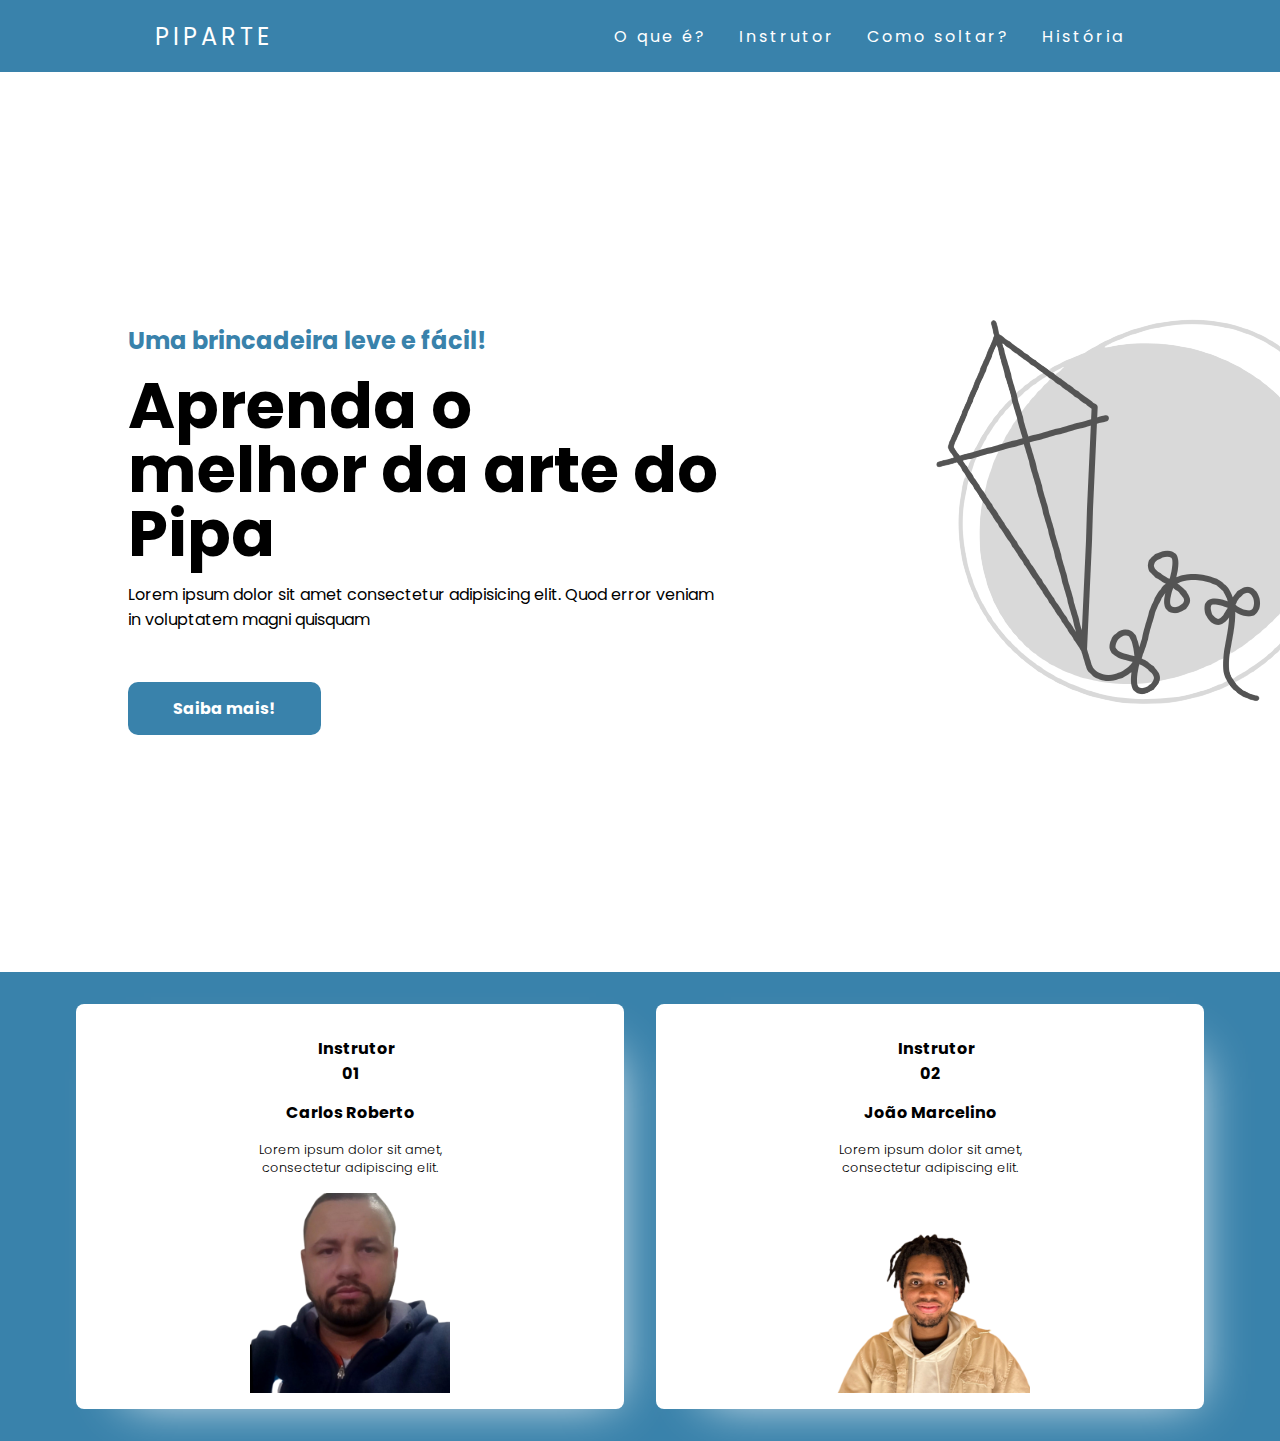
==== index.html @ 2e9cec93 "atualizando arquivos e pastas" ====
<!DOCTYPE html>
<html lang="pt-br">
<head>
    <meta charset="UTF-8">
    <meta http-equiv="X-UA-Compatible" content="IE=edge">
    <meta name="viewport" content="width=device-width, initial-scale=1.0">
    <link rel="stylesheet" href="./src/styles/styles.css">
    <title>Piparte - Seu site sobre Pipas</title>
</head>
<body>

    <header>
      <nav>
        <a class="logo" href="/">Piparte</a>
        <div class="mobile-menu">
          <div class="line1"></div>
          <div class="line2"></div>
          <div class="line3"></div>
        </div>
        <ul class="nav-list">
          <li><a href="#oquee">O que é?</a></li>
          <li><a href="#instrutor">Instrutor</a></li>
          <li><a href="#">Como soltar?</a></li>
          <li><a href="#">História</a></li>
        </ul>
      </nav>
    </header>

    <section class="home" id="oquee">
      <div class="home-text">
          <h4 class="text-h4">Uma brincadeira leve e fácil!</h4>
          <h1 class="text-h1">Aprenda o melhor da arte do Pipa</h1>
          <p>Lorem ipsum dolor sit amet consectetur adipisicing elit. Quod error veniam in voluptatem magni quisquam</p>
          <a href="#" class="home-btn">Saiba mais!</a>
      </div>
      <div class="home-img">
          <img src="./src/assets/img/home.png" alt="logo do pipa">
      </div>
  </section>

  <div class="cards" id="instrutor">
    <section class="card instructor">
        <div class="icon">
          <h3>Instrutor 01</h3>
        </div>

        <h3>Carlos Roberto</h3>
        <span>Lorem ipsum dolor sit amet, consectetur adipiscing elit.</span>
        <img src="./src/assets/img/instrutor01.png" alt="Instrutor 01">
    </section>

    <section class="card instructor">
        <div class="icon">
          <h3>Instrutor 02</h3>
        </div>
        <h3>João Marcelino</h3>
        <span>Lorem ipsum dolor sit amet, consectetur adipiscing elit.</span>
        <img src="./src/assets/img/instrutor02.png" alt="Instrutor 02">
    </section>
  </div>

  <script src="./src/js/mobile-navbar.js"></script>
  </body>
</html>
---- src/styles/styles.css ----
@import url('https://fonts.googleapis.com/css2?family=Poppins&display=swap');

html {
  scroll-behavior: smooth;
}

* {
    margin: 0;
    padding: 0;
    font-family: Poppins;
  }

  /* Criando navbar */
  a {
    color: #fff;
    text-decoration: none;
    transition: 0.3s;
  }
  
  a:hover {
    opacity: 0.7;
    color: #eead2d;
  }
  
  .logo {
    font-size: 24px;
    text-transform: uppercase;
    letter-spacing: 4px;
  }
  
  nav {
    display: flex;
    justify-content: space-around;
    align-items: center;
    background: #3982AB;
    height: 8vh;
  }
  
  .nav-list {
    list-style: none;
    display: flex;
  }
  
  .nav-list li {
    letter-spacing: 3px;
    margin-left: 32px;
  }
  
  .mobile-menu {
    display: none;
    cursor: pointer;
  }
  
  .mobile-menu div {
    width: 32px;
    height: 2px;
    background: #fff;
    margin: 8px;
    transition: 0.3s;
  }
  
  @media (max-width: 999px) {
    body {
      overflow-x: hidden;
    }
    .nav-list {
      position: absolute;
      top: 8vh;
      right: 0;
      width: 50vw;
      height: 92vh;
      background: #3982AB;
      flex-direction: column;
      align-items: center;
      justify-content: space-around;
      transform: translateX(100%);
      transition: transform 0.3s ease-in;
    }
    .nav-list li {
      margin-left: 0;
      opacity: 0;
    }
    .mobile-menu {
      display: block;
    }
  }
  
  .nav-list.active {
    transform: translateX(0);
  }
  
  @keyframes navLinkFade {
    from {
      opacity: 0;
      transform: translateX(50px);
    }
    to {
      opacity: 1;
      transform: translateX(0);
    }
  }
  
  .mobile-menu.active .line1 {
    transform: rotate(-45deg) translate(-8px, 8px);
  }
  
  .mobile-menu.active .line2 {
    opacity: 0;
  }
  
  .mobile-menu.active .line3 {
    transform: rotate(45deg) translate(-5px, -7px);
  }

  /* Criando Home */
.home{
    width: 100%;
    height: 100vh;
    display: flex;
    align-items: center;
    justify-content: space-between;
    padding: 0px 10%;
}
.home-text{
    max-width: 37rem;
}
.home-text .text-h4{
    font-size: 1.5rem;
    color: #3982AB;
    margin-bottom: 1rem;
}
.home-text .text-h1{
    font-size: 4rem;
    margin-bottom: 1rem;
    line-height: 4rem;
}
.home-text p{
    margin-bottom: 4rem;
}
.home-btn{
    padding: 15px 45px;
    background-color: #3982AB;
    color: #fff;
    border-radius: 10px;
    font-weight: 700;
    transition: all 0.5s;
}
.home-btn:hover{
    background: #eead2d;
    color: #000;
}
.home-img img{
  height: 100%;
  width: 100%;
}
@media (max-width:785px) {
  .home{
      padding: 100px 2%;
      flex-direction: column;
      text-align: center;
      overflow: hidden;
      gap: 5rem;
  }
  .home .text-h4{
      font-size: 15px;
  }
  .home .text-h1{
      font-size: 2.5rem;
      line-height: 3rem;
  }
  .home p{
      font-size: 15px;
  }
  .home-img{
    height: 100%;
    width: 100%;
  }
}
.cards {
  display: flex;
  justify-content: center;
  align-items: center;
  background-color: #3982AB;
  padding: 32px;
}

.cards section.card {
  display: flex;
  flex-direction: column;
  align-items: center;
  text-align: center;
  background: white;
  padding: 1rem 1.5rem;
  border-radius: 8px;
  max-height: 468px;
  margin-left: 32px;
}

.cards section.card:first-child {
  margin-left: 0;
}

.cards section.card .icon {
  width: 64px;
  height: 64px;
}

.cards section.card img {
  width: 40%;
}

.cards section.card h3 {
  font-size: 100%;
  margin: 16px 0;
}

.cards section.card span {
  font-weight: 300;
  max-width: 240px;
  font-size: 80%;
  margin-bottom: 16px;
}

.cards section.card button {
  padding: 0.5rem 1rem;
  text-transform: uppercase;
  border-radius: 32px;
  border: 0;
  cursor: pointer;
  font-size: 80%;
  font-weight: 500;
  color: #fff;
  margin-bottom: 16px 0;
}

.cards section.card.instructor {
  box-shadow: 20px 20px 50px -30px #fff;
}
.cards section.card.instructor {
  box-shadow: 20px 20px 50px -30px #fff;
}
.cards section.card.about {
  box-shadow: 20px 20px 50px -30px #fff;
}

@media screen and (max-width: 720px) {
  .cards {
      flex-direction: column;
  }

  .cards section.card {
      margin-left: 0;
      margin-bottom: 32px;
  }

  .cards section.card:last-child {
      margin-bottom: 0;
  }

  .cards section.card button {
      font-size: 70%;
  }

}
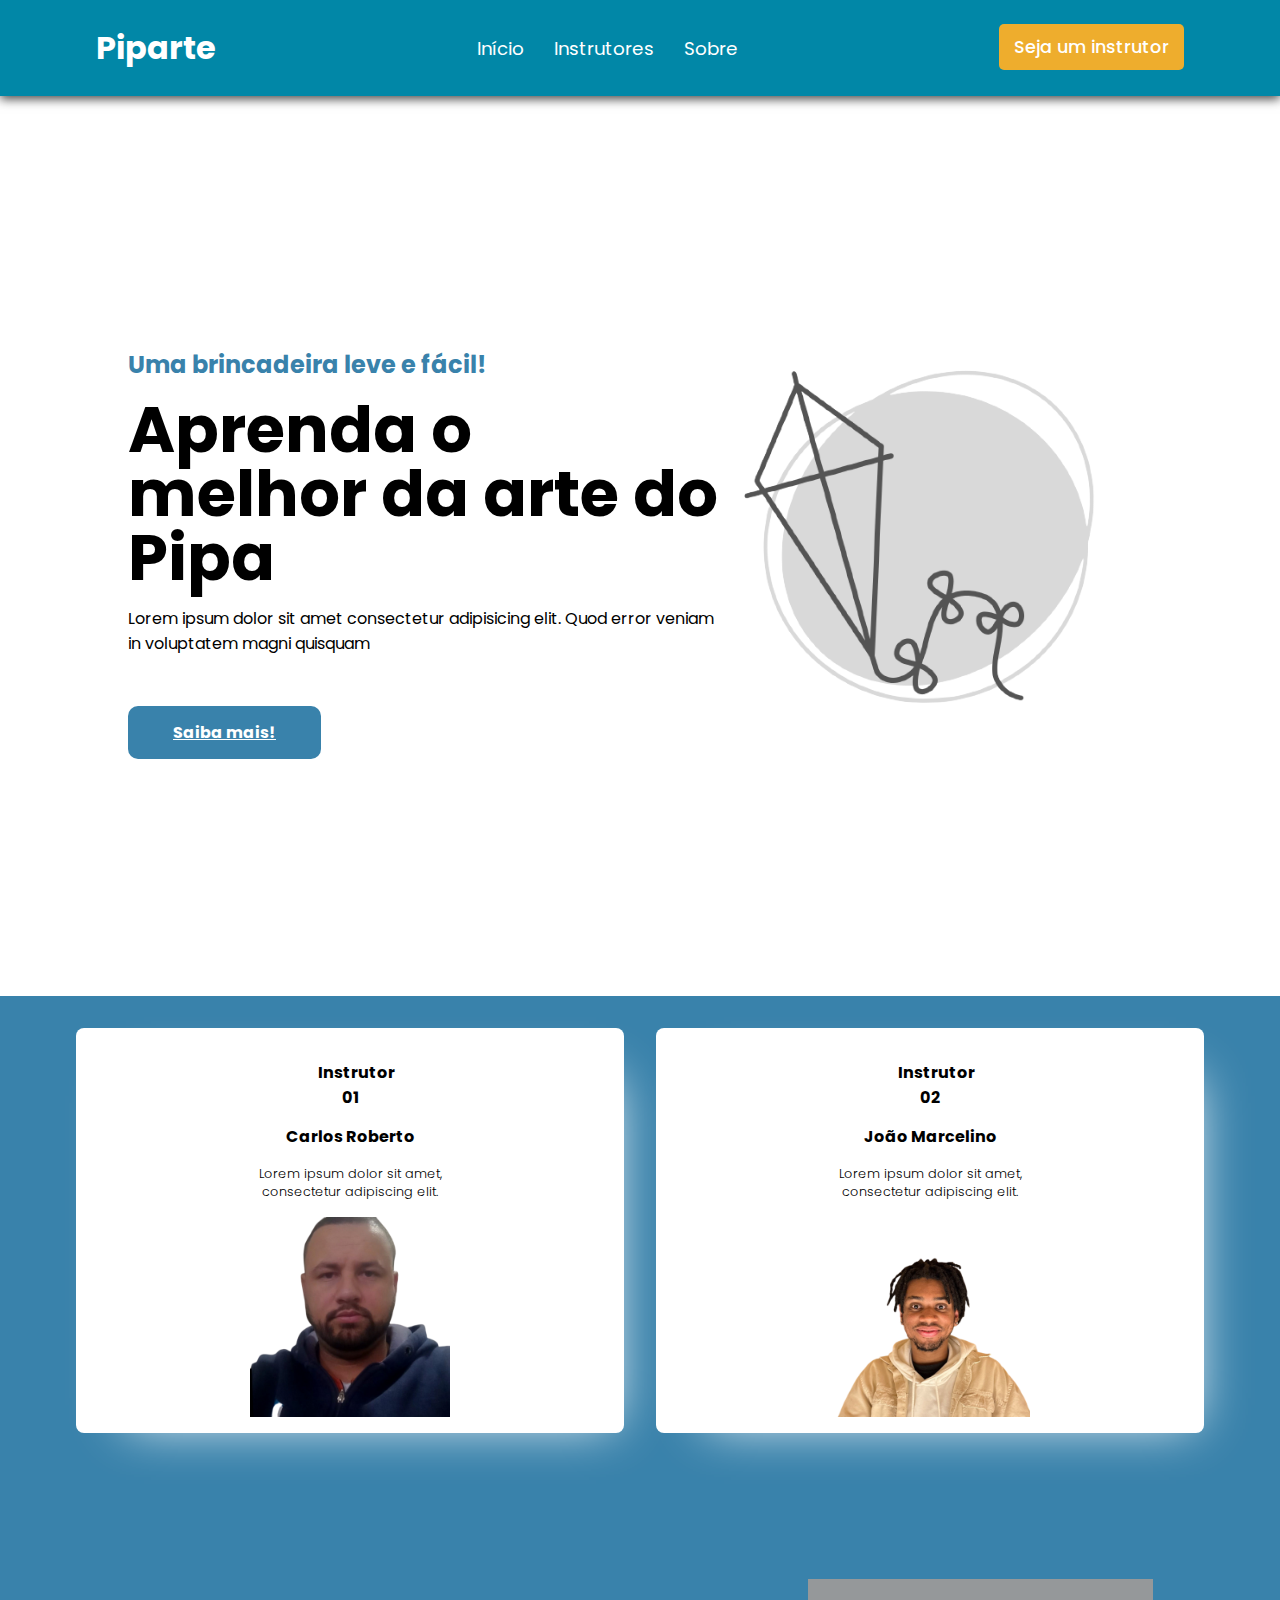
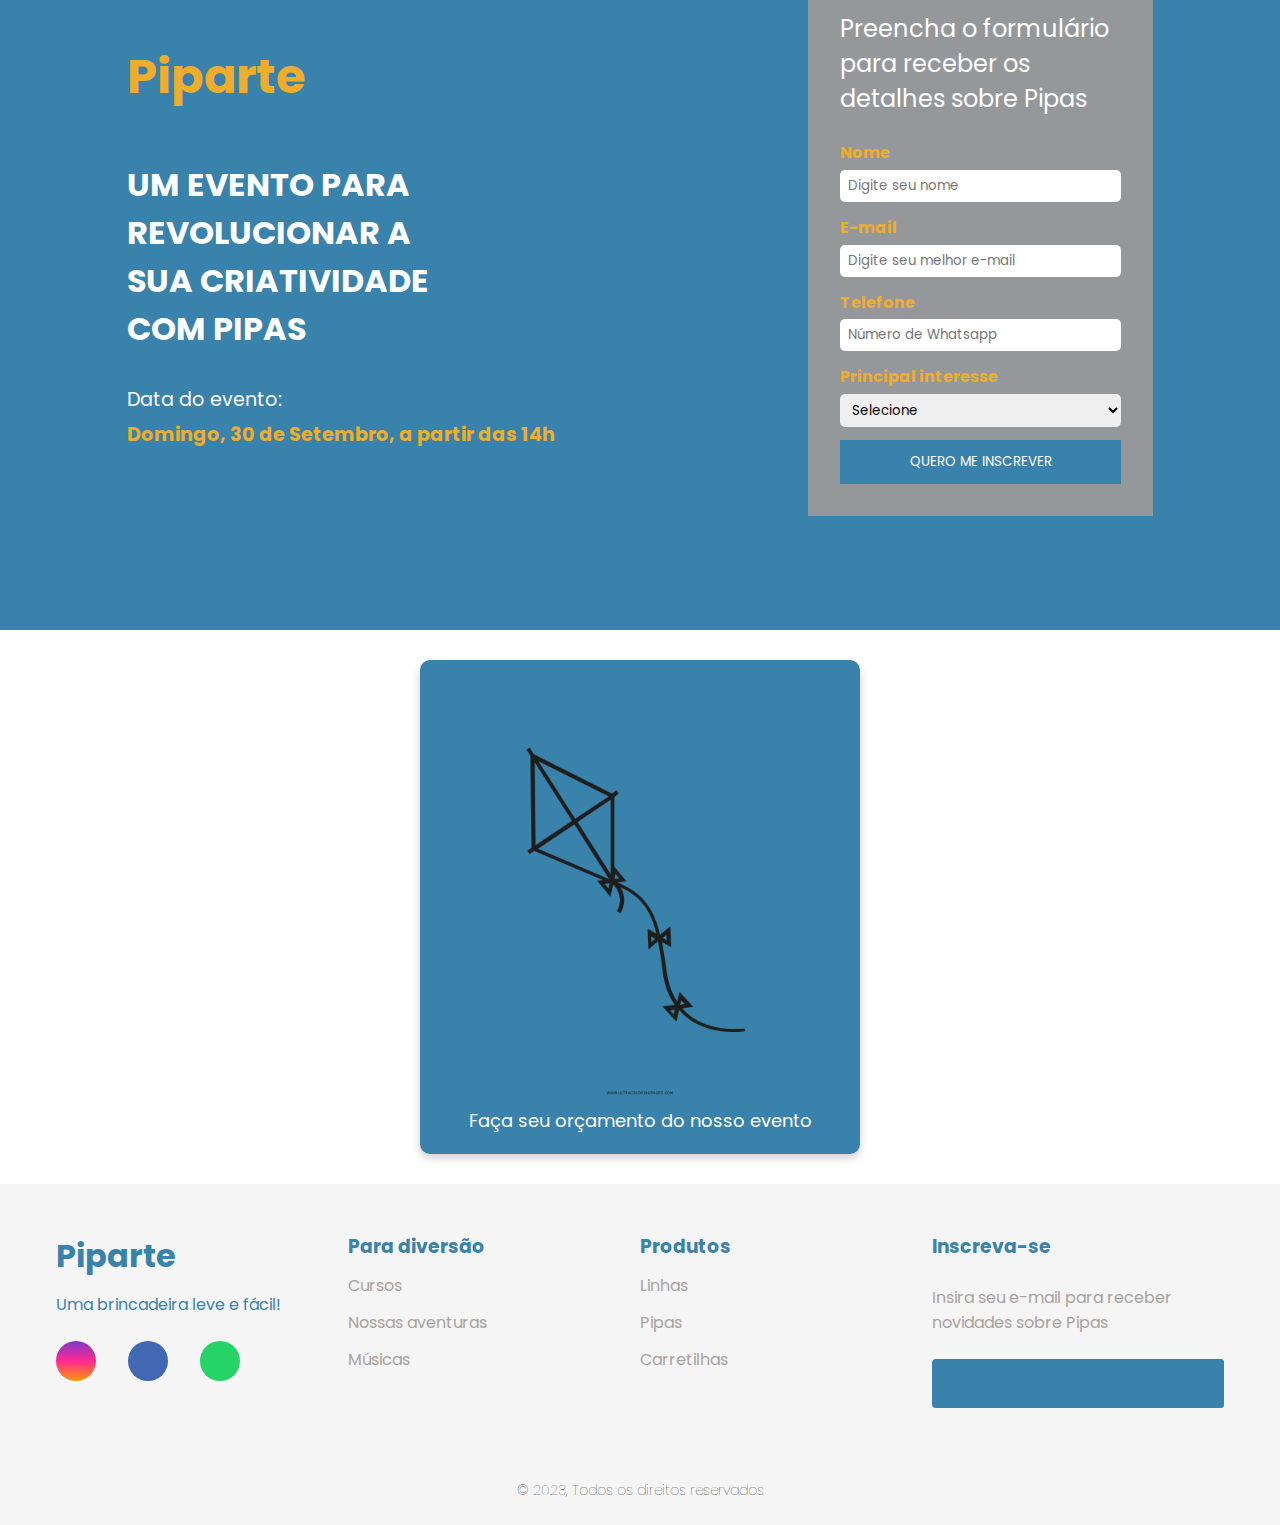
==== commit 096f8486: "criando estilos para o convite" ====
--- a/index.html
+++ b/index.html
@@ -4,27 +4,47 @@
     <meta charset="UTF-8">
     <meta http-equiv="X-UA-Compatible" content="IE=edge">
     <meta name="viewport" content="width=device-width, initial-scale=1.0">
+
+    <link rel="stylesheet" href="https://cdnjs.cloudflare.com/ajax/libs/font-awesome/6.2.1/css/all.min.css" integrity="sha512-MV7K8+y+gLIBoVD59lQIYicR65iaqukzvf/nwasF0nqhPay5w/9lJmVM2hMDcnK1OnMGCdVK+iQrJ7lzPJQd1w==" crossorigin="anonymous" referrerpolicy="no-referrer" />
     <link rel="stylesheet" href="./src/styles/styles.css">
+
     <title>Piparte - Seu site sobre Pipas</title>
 </head>
 <body>
 
-    <header>
-      <nav>
-        <a class="logo" href="/">Piparte</a>
-        <div class="mobile-menu">
-          <div class="line1"></div>
-          <div class="line2"></div>
-          <div class="line3"></div>
-        </div>
-        <ul class="nav-list">
-          <li><a href="#oquee">O que é?</a></li>
-          <li><a href="#instrutor">Instrutor</a></li>
-          <li><a href="#">Como soltar?</a></li>
-          <li><a href="#">História</a></li>
+  <header>
+    <nav class="nav-bar">
+        <div class="logo">
+            <h1>Piparte</h1>
+        </div>
+        <div class="nav-list">
+            <ul>
+                <li class="nav-item"><a href="#oquee" class="nav-link">Início</a></li>
+                <li class="nav-item"><a href="#instrutor" class="nav-link">Instrutores</a></li>
+                <li class="nav-item"><a href="#" class="nav-link"> Sobre</a></li>
+            </ul>
+        </div>
+        <div class="login-button">
+            <button><a href="#">Seja um instrutor</a></button>
+        </div>
+
+        <div class="mobile-menu-icon">
+            <button onclick="menuShow()"><img class="icon" src="src\assets\img\menu_white_36dp.svg" alt=""></button>
+        </div>
+    </nav>
+    <div class="mobile-menu">
+        <ul>
+            <li class="nav-item"><a href="#" class="nav-link">Início</a></li>
+            <li class="nav-item"><a href="#" class="nav-link">Projetos</a></li>
+            <li class="nav-item"><a href="#" class="nav-link">Sobre</a></li>
         </ul>
-      </nav>
-    </header>
+
+        <div class="login-button">
+            <button><a href="#">Entrar</a></button>
+        </div>
+    </div>
+</header>
+
 
     <section class="home" id="oquee">
       <div class="home-text">
@@ -34,7 +54,7 @@
           <a href="#" class="home-btn">Saiba mais!</a>
       </div>
       <div class="home-img">
-          <img src="./src/assets/img/home.png" alt="logo do pipa">
+          <img src="./src/assets/img/home.png" alt="logo do pipa" width="100%" height="100%">
       </div>
   </section>
 
@@ -59,6 +79,125 @@
     </section>
   </div>
 
-  <script src="./src/js/mobile-navbar.js"></script>
+  <section id="event-subscription">
+    <div id="disclaimer">
+        <h2>Piparte</h2>
+        <p class="about-event">
+          Um evento para revolucionar a sua criatividade com Pipas
+        </p>
+        <p>Data do evento:</p>
+        <p class="event-date">Domingo, 30 de Setembro, a partir das 14h</p>
+      </div>
+      <div id="subscription-form">
+        <p>Preencha o formulário para receber os detalhes sobre Pipas</p>
+        <form id="registration-form">
+          <div class="form-group">
+            <label for="name">Nome</label>
+            <input type="text" id="name" placeholder="Digite seu nome" required/>
+          </div>
+          <div class="form-group">
+            <label for="email">E-mail</label>
+            <input type="email" id="email" placeholder="Digite seu melhor e-mail" required/>
+          </div>
+          <div class="form-group">
+            <label for="phone">Telefone</label>
+            <input type="text" id="phone" placeholder="Número de Whatsapp" required/>
+          </div>
+          <div class="form-group">
+            <label for="interest">Principal interesse</label>
+            <select name="interest" id="interest">
+              <option value="" disabled selected>Selecione</option>
+              <option value="1">Linhas</option>
+              <option value="2">Pipas</option>
+              <option value="3">Carretilhas</option>
+              <option value="4">Outros</option>
+            </select>
+          </div>
+          <input type="submit" class="btn" value="Quero me inscrever" />
+        </form>
+      </div>
+  </section>
+
+  <div class="card-details" id="registration-details">
+    <div class="calc-result">
+        <img src="./src/assets/img/pipa_form.png" alt="">
+      <p class="text-registration">Faça seu orçamento do nosso evento</p>
+    </div>
+  </div>
+
+  <footer>
+    <div id="footer_content">
+        <div id="footer_contacts">
+            <h1>Piparte</h1>
+            <p>Uma brincadeira leve e fácil!</p>
+
+            <div id="footer_social_media">
+                <a href="#" class="footer-link" id="instagram">
+                    <i class="fa-brands fa-instagram"></i>
+                </a>
+
+                <a href="#" class="footer-link" id="facebook">
+                    <i class="fa-brands fa-facebook-f"></i>
+                </a>
+
+                <a href="#" class="footer-link" id="whatsapp">
+                    <i class="fa-brands fa-whatsapp"></i>
+                </a>
+            </div>
+        </div>
+        
+        <ul class="footer-list">
+            <li>
+                <h3>Para diversão</h3>
+            </li>
+            <li>
+                <a href="#" class="footer-link">Cursos</a>
+            </li>
+            <li>
+                <a href="#" class="footer-link">Nossas aventuras</a>
+            </li>
+            <li>
+                <a href="#" class="footer-link">Músicas</a>
+            </li>
+        </ul>
+
+        <ul class="footer-list">
+            <li>
+                <h3>Produtos</h3>
+            </li>
+            <li>
+                <a href="#" class="footer-link">Linhas</a>
+            </li>
+            <li>
+                <a href="#" class="footer-link">Pipas</a>
+            </li>
+            <li>
+                <a href="#" class="footer-link">Carretilhas</a>
+            </li>
+        </ul>
+
+        <div id="footer_subscribe">
+            <h3>Inscreva-se</h3>
+
+            <p>
+                Insira seu e-mail para receber novidades sobre Pipas
+            </p>
+
+            <div id="input_group">
+                <input type="email" id="email">
+                <button>
+                    <i class="fa-regular fa-envelope"></i>
+                </button>
+            </div>
+        </div>
+    </div>
+
+    <div id="footer_copyright">
+        &#169
+        2023, Todos os direitos reservados
+    </div>
+</footer>
+
+  <script src="./src/js/script.js"></script>
   </body>
 </html>
--- a/src/styles/styles.css
+++ b/src/styles/styles.css
@@ -1,4 +1,16 @@
 @import url('https://fonts.googleapis.com/css2?family=Poppins&display=swap');
+
+:root {
+  --color-neutral-0: #0e0c0c;
+  --color-neutral-10: #171717;
+  --color-neutral-30: #a8a29e;
+  --color-neutral-40: #f5f5f5;
+  --primary: #0187a7;
+  --secondary: #95989a;
+  --text-color: #fff;
+  --text-secondary: #000;
+  --text-tertiary: #eead2d;
+}
 
 html {
   scroll-behavior: smooth;
@@ -11,110 +23,111 @@
   }
 
   /* Criando navbar */
-  a {
+  header {
+    background-color: #0187a7;
+    box-shadow: 0px 3px 10px #464646;
+}
+
+.nav-bar {
+    display: flex;
+    justify-content: space-between;
+    padding: 1.5rem 6rem;
+}
+
+.logo {
+    display: flex;
+    align-items: center;
+}
+
+.logo h1 {
     color: #fff;
+}
+
+.nav-list {
+    display: flex;
+    align-items: center;
+}
+
+.nav-list ul {
+    display: flex;
+    justify-content: center;
+    list-style: none;
+}
+
+.nav-item {
+    margin: 0 15px;
+}
+
+.nav-link {
     text-decoration: none;
-    transition: 0.3s;
-  }
-  
-  a:hover {
-    opacity: 0.7;
-    color: #eead2d;
-  }
-  
-  .logo {
-    font-size: 24px;
-    text-transform: uppercase;
-    letter-spacing: 4px;
-  }
-  
-  nav {
-    display: flex;
-    justify-content: space-around;
-    align-items: center;
-    background: #3982AB;
-    height: 8vh;
-  }
-  
-  .nav-list {
-    list-style: none;
-    display: flex;
-  }
-  
-  .nav-list li {
-    letter-spacing: 3px;
-    margin-left: 32px;
-  }
-  
-  .mobile-menu {
+    font-size: 1.15rem;
+    color: #fff;
+    font-weight: 400;
+}
+
+.login-button button {
+    border: none;
+    padding: 10px 15px;
+    border-radius: 5px;
+    background-color: #eead2d;
+}
+
+.login-button button a {
+    text-decoration: none;
+    color: #fff;
+    font-weight: 500;
+    font-size: 1.1rem;
+}
+
+.mobile-menu-icon {
     display: none;
-    cursor: pointer;
-  }
-  
-  .mobile-menu div {
-    width: 32px;
-    height: 2px;
-    background: #fff;
-    margin: 8px;
-    transition: 0.3s;
-  }
-  
-  @media (max-width: 999px) {
-    body {
-      overflow-x: hidden;
-    }
-    .nav-list {
-      position: absolute;
-      top: 8vh;
-      right: 0;
-      width: 50vw;
-      height: 92vh;
-      background: #3982AB;
-      flex-direction: column;
-      align-items: center;
-      justify-content: space-around;
-      transform: translateX(100%);
-      transition: transform 0.3s ease-in;
-    }
-    .nav-list li {
-      margin-left: 0;
-      opacity: 0;
-    }
-    .mobile-menu {
-      display: block;
-    }
-  }
-  
-  .nav-list.active {
-    transform: translateX(0);
-  }
-  
-  @keyframes navLinkFade {
-    from {
-      opacity: 0;
-      transform: translateX(50px);
-    }
-    to {
-      opacity: 1;
-      transform: translateX(0);
-    }
-  }
-  
-  .mobile-menu.active .line1 {
-    transform: rotate(-45deg) translate(-8px, 8px);
-  }
-  
-  .mobile-menu.active .line2 {
-    opacity: 0;
-  }
-  
-  .mobile-menu.active .line3 {
-    transform: rotate(45deg) translate(-5px, -7px);
-  }
-
+}
+
+.mobile-menu {
+    display: none;
+}
+
+@media screen and (max-width: 730px) {
+    .nav-bar {
+        padding: 1.5rem 4rem;
+    }
+    .nav-item {
+        display: none;
+    }
+    .login-button {
+        display: none;
+    }
+    .mobile-menu-icon {
+        display: block;
+    }
+    .mobile-menu-icon button {
+        background-color: transparent;
+        border: none;
+        cursor: pointer;
+    }
+    .mobile-menu ul {
+        display: flex;
+        flex-direction: column;
+        text-align: center;
+        padding-bottom: 1rem;
+    }
+    .mobile-menu .nav-item {
+        display: block;
+        padding-top: 1.2rem;
+    }
+    .mobile-menu .login-button {
+        display: block;
+        padding: 1rem 2rem;
+    }
+    .mobile-menu .login-button button {
+        width: 100%;
+    }
+    .open {
+        display: block;
+    }
+}
   /* Criando Home */
 .home{
-    width: 100%;
     height: 100vh;
     display: flex;
     align-items: center;
@@ -261,4 +274,262 @@
       font-size: 70%;
   }
 
+}
+/*forms*/
+#event-subscription {
+  background: #3982AB;
+  background-position: center;
+  background-size: cover;
+  height: 85vh;
+  display: flex;
+  justify-content: space-around;
+  align-items: center;
+  color: var(--text-color);
+}
+
+#disclaimer h2,
+#disclaimer .event-date {
+  color: #eead2d;
+}
+
+#disclaimer h2 {
+  font-size: 3em;
+  margin-bottom: 1em;
+}
+
+#disclaimer .about-event {
+  font-size: 2em;
+  text-transform: uppercase;
+  max-width: 350px;
+  font-weight: bold;
+  margin-bottom: 1em;
+}
+
+#disclaimer p {
+  font-size: 1.2em;
+  margin-bottom: 0.3em;
+}
+
+#disclaimer .event-date {
+  font-weight: bold;
+}
+
+#subscription-form {
+  background-color: var(--secondary);
+  padding: 2em;
+  max-width: 22%;
+}
+
+#subscription-form p {
+  font-size: 1.5em;
+  color: var(--text-primary);
+  margin-bottom: 1em;
+}
+
+.form-group {
+  display: flex;
+  flex-direction: column;
+  margin-bottom: 0.8em;
+}
+
+.form-group label {
+  color: var(--text-tertiary);
+  margin-bottom: 0.3em;
+  font-weight: bold;
+}
+
+.form-group input,
+.form-group select {
+  padding: 6px 8px;
+  border-radius: 5px;
+  border: none;
+  outline: none;
+}
+
+.btn {
+  background-color: #3982AB;
+  color: #fff;
+  text-transform: uppercase;
+  width: 100%;
+  padding: 12px;
+  border: none;
+  cursor: pointer;
+}
+
+.btn:hover {
+  opacity: 1;
+  transition: 0.5s;
+  background-color: #eead2d;
+  color: #3982AB;
+}
+
+.card-details {
+  width: 80%;
+  max-width: 400px;
+  margin: 30px auto;
+  background-color: #3982AB;
+  padding: 20px;
+  text-align: center;
+  border-radius: 10px;
+  box-shadow: 0 4px 8px 0 rgba(0, 0, 0, 0.2);
+  color: white;
+}
+
+.calc-result {
+  margin-top: 20px;
+}
+
+.calc-result img {
+  height: 30%;
+  width: 100%;
+}
+
+.text-registration {
+  font-size: 18px;
+}
+
+@media (max-width: 600px) {
+  .card {
+    width: 90%;
+  }
+}
+
+/*Footer*/
+
+footer {
+  width: 100%;
+  color: var(--color-neutral-40);
+}
+
+.footer-link {
+  text-decoration: none;
+}
+
+#footer_content {
+  background-color: var(--color-neutral-40);
+  color: #3982AB;
+  display: grid;
+  grid-template-columns: repeat(4, 1fr);
+  padding: 3rem 3.5rem;
+}
+
+#footer_contacts h1 {
+  margin-bottom: 0.75rem;
+}
+
+#footer_social_media {
+  display: flex;
+  gap: 2rem;
+  margin-top: 1.5rem;
+} 
+
+#footer_social_media .footer-link {
+  display: flex;
+  align-items: center;
+  justify-content: center;
+  height: 2.5rem;
+  width: 2.5rem;
+  color: var(--color-neutral-40);
+  border-radius: 50%;
+  transition: all 0.4s;
+}
+
+#footer_social_media .footer-link i {
+  font-size: 1.25rem;    
+}
+
+#footer_social_media .footer-link:hover {
+  opacity: 0.8;
+}
+
+#instagram {
+  background: linear-gradient(#7f37c9, #ff2992, #ff9807);
+}
+
+#facebook {
+  background-color: #4267b3;
+}
+
+#whatsapp {
+  background-color: #25d366;
+}
+
+.footer-list {
+  display: flex;
+  flex-direction: column;
+  gap: 0.75rem;
+  list-style: none;
+}
+
+.footer-list .footer-link {
+  color: var(--color-neutral-30);
+  transition: all 0.4s;
+}
+
+.footer-list .footer-link:hover {
+  color: #3982AB;
+}
+
+#footer_subscribe {
+  display: flex;
+  flex-direction: column;
+  gap: 1.5rem;
+}
+
+#footer_subscribe p {
+  color: var(--color-neutral-30);
+}
+
+#input_group {
+  display: flex;
+  align-items: center;
+  color: #fff;
+  background-color: #3982AB;
+  border-radius: 4px;
+}
+
+#input_group input {
+  all: unset;
+  padding: 0.75rem;
+  width: 100%;
+}
+
+#input_group button {
+  background-color: #3982AB;
+  border: none;
+  color: var(--color-neutral-10);
+  padding: 0px 1.25rem;
+  font-size: 1.125rem;
+  height: 100%;
+  border-radius: 0px 4px 4px 0px;
+  cursor: pointer;
+  transition: all 0.4s;
+}
+
+#input_group button:hover {
+  opacity: 0.8;
+}
+
+#footer_copyright {
+  display: flex;
+  justify-content: center;
+  color: var(--color-neutral-10);
+  background-color: var(--color-neutral-40);
+  font-size: 0.9rem;
+  padding: 1.5rem;
+  font-weight: 100;
+}
+
+@media screen and (max-width: 768px) {
+  #footer_content {
+      grid-template-columns: repeat(2, 1fr);
+      gap: 2rem;
+  }
+}
+
+@media screen and (max-width: 426px) {
+  #footer_content {
+      grid-template-columns: repeat(1, 1fr);
+      padding: 3rem 2rem;
+  }
 }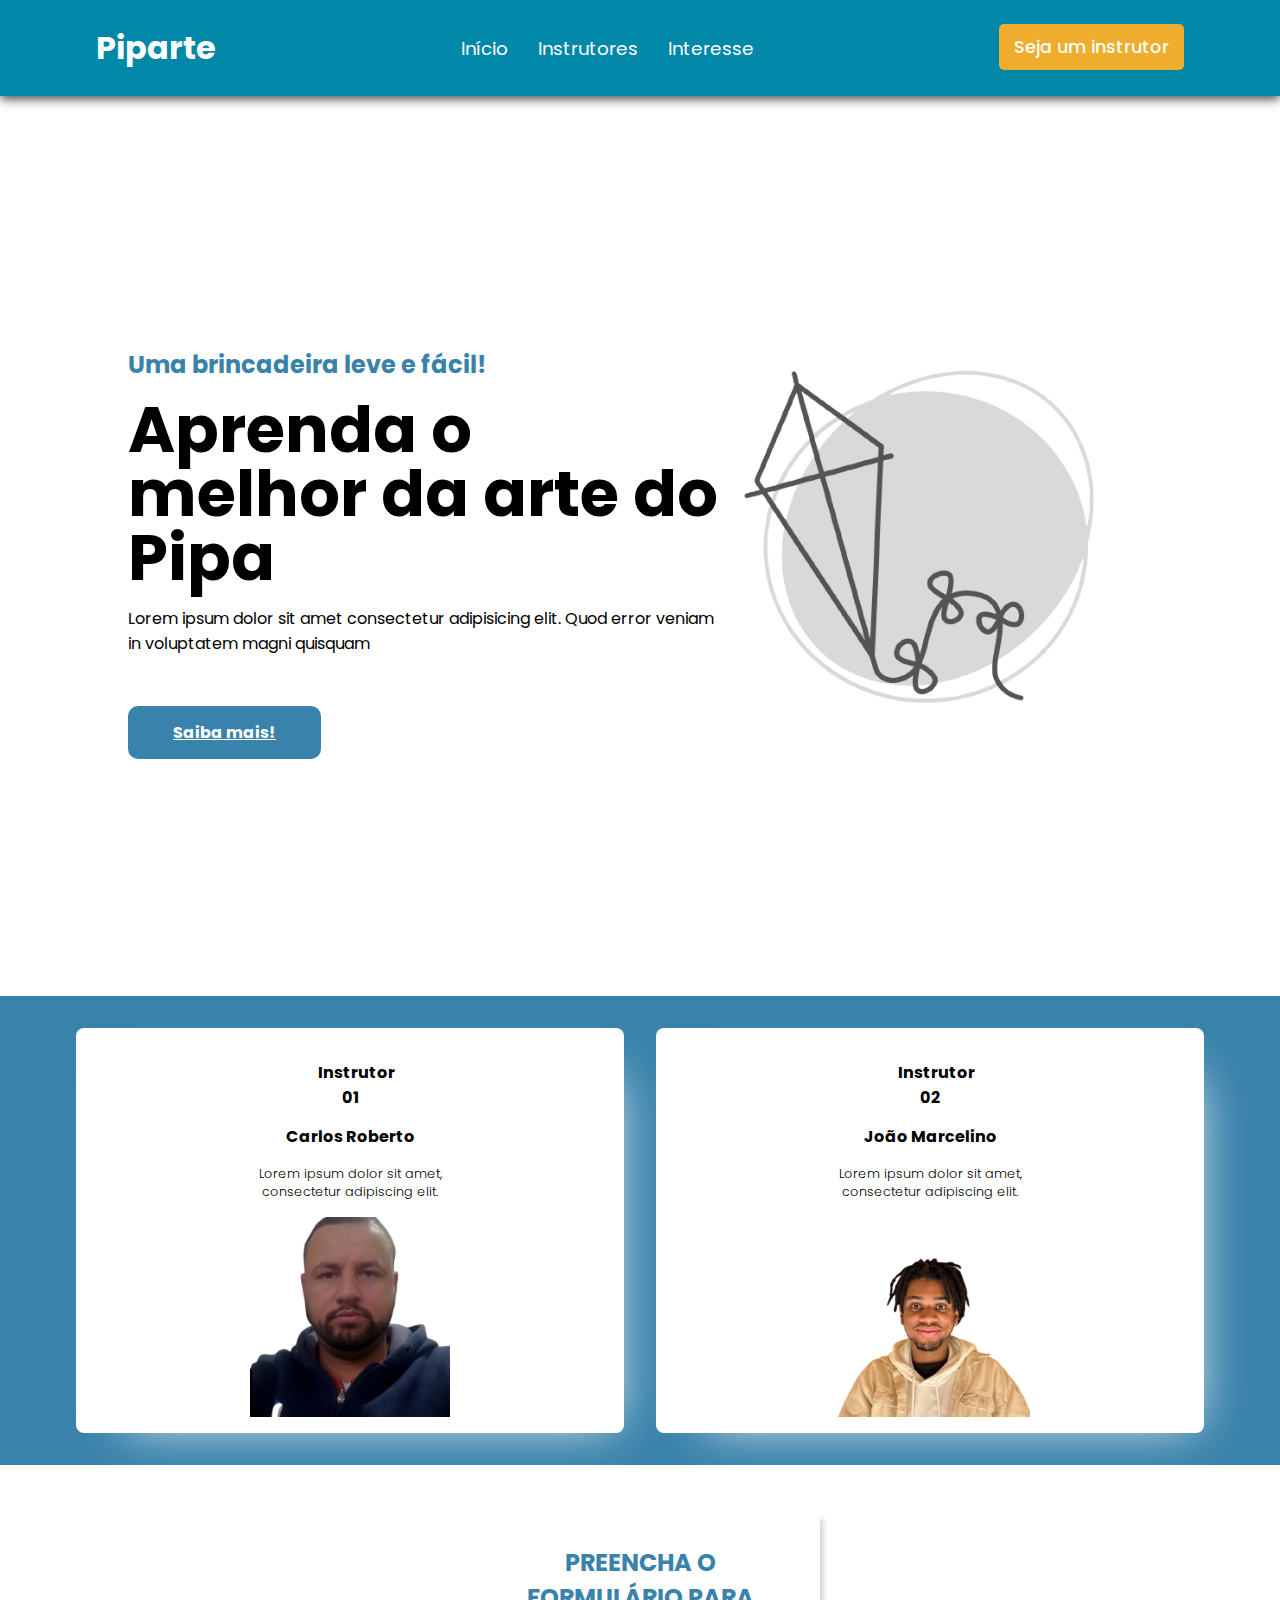
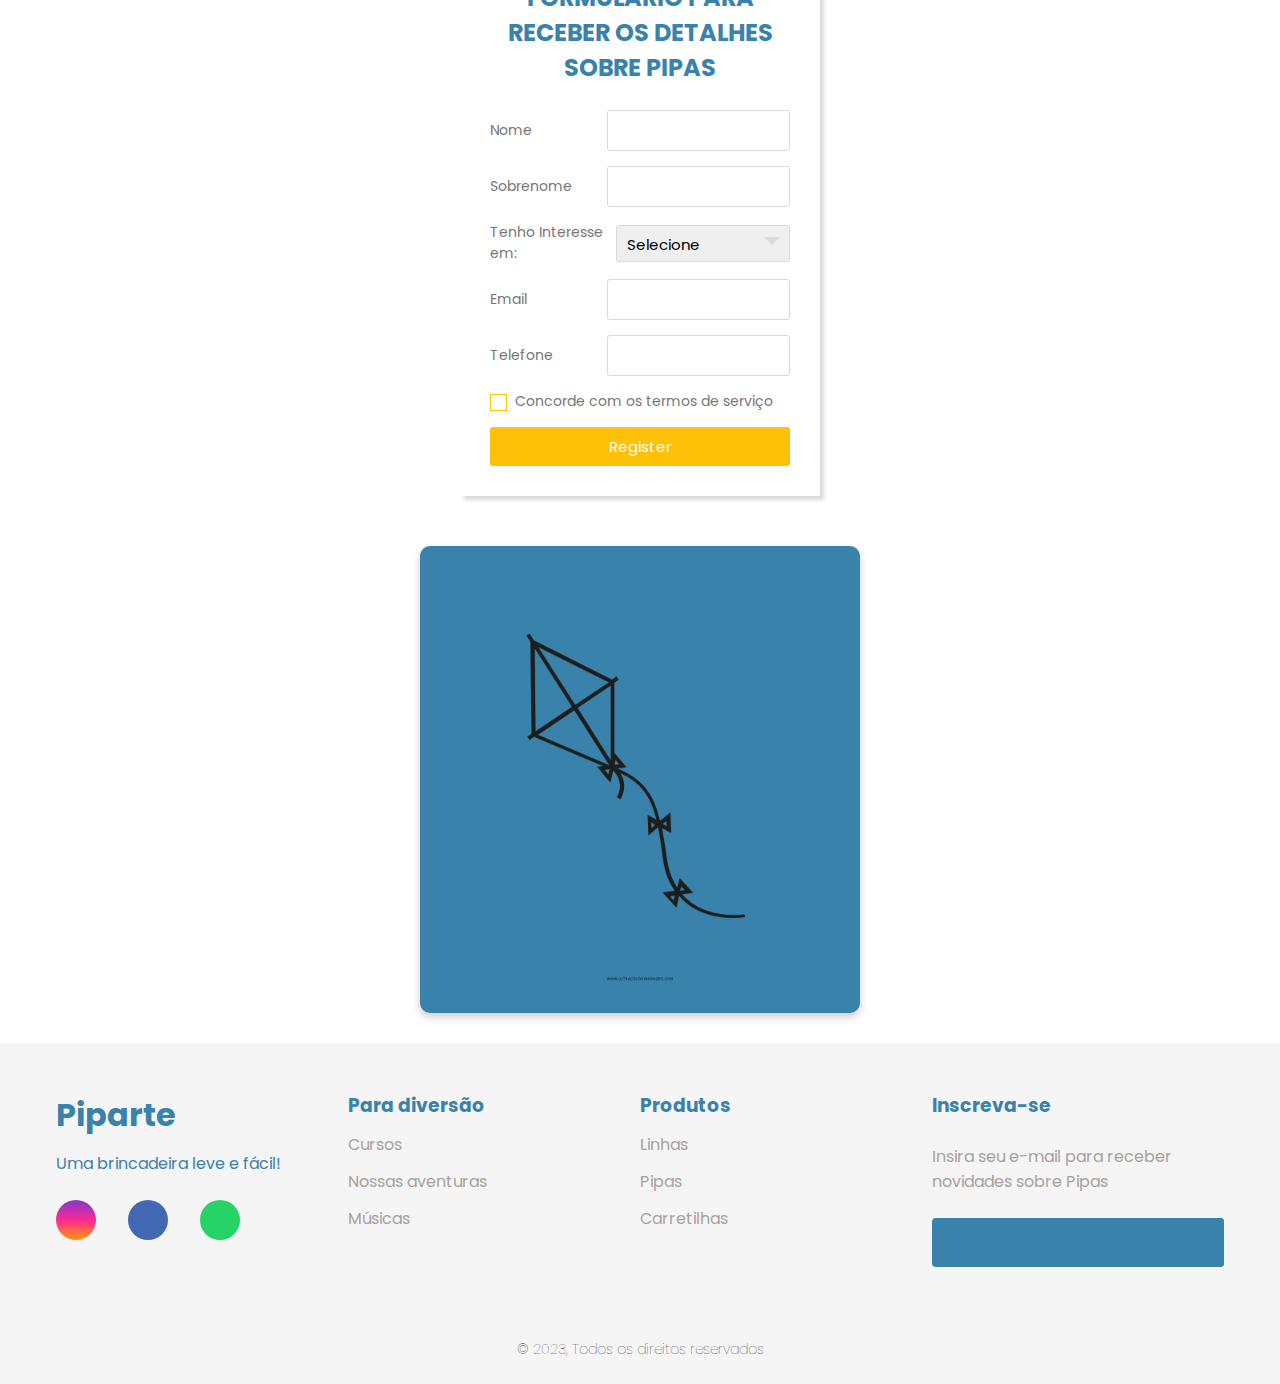
==== commit a66d9f66: "alterações de estilo de formulario" ====
--- a/index.html
+++ b/index.html
@@ -21,7 +21,7 @@
             <ul>
                 <li class="nav-item"><a href="#oquee" class="nav-link">Início</a></li>
                 <li class="nav-item"><a href="#instrutor" class="nav-link">Instrutores</a></li>
-                <li class="nav-item"><a href="#" class="nav-link"> Sobre</a></li>
+                <li class="nav-item"><a href="#interesse" class="nav-link"> Interesse</a></li>
             </ul>
         </div>
         <div class="login-button">
@@ -34,9 +34,9 @@
     </nav>
     <div class="mobile-menu">
         <ul>
-            <li class="nav-item"><a href="#" class="nav-link">Início</a></li>
-            <li class="nav-item"><a href="#" class="nav-link">Projetos</a></li>
-            <li class="nav-item"><a href="#" class="nav-link">Sobre</a></li>
+            <li class="nav-item"><a href="#oquee" class="nav-link">Início</a></li>
+            <li class="nav-item"><a href="#instrutor" class="nav-link">Instrutores</a></li>
+            <li class="nav-item"><a href="#interesse" class="nav-link"> Interesse</a></li>
         </ul>
 
         <div class="login-button">
@@ -79,49 +79,57 @@
     </section>
   </div>
 
-  <section id="event-subscription">
-    <div id="disclaimer">
-        <h2>Piparte</h2>
-        <p class="about-event">
-          Um evento para revolucionar a sua criatividade com Pipas
-        </p>
-        <p>Data do evento:</p>
-        <p class="event-date">Domingo, 30 de Setembro, a partir das 14h</p>
-      </div>
-      <div id="subscription-form">
-        <p>Preencha o formulário para receber os detalhes sobre Pipas</p>
-        <form id="registration-form">
-          <div class="form-group">
-            <label for="name">Nome</label>
-            <input type="text" id="name" placeholder="Digite seu nome" required/>
-          </div>
-          <div class="form-group">
-            <label for="email">E-mail</label>
-            <input type="email" id="email" placeholder="Digite seu melhor e-mail" required/>
-          </div>
-          <div class="form-group">
-            <label for="phone">Telefone</label>
-            <input type="text" id="phone" placeholder="Número de Whatsapp" required/>
-          </div>
-          <div class="form-group">
-            <label for="interest">Principal interesse</label>
-            <select name="interest" id="interest">
-              <option value="" disabled selected>Selecione</option>
-              <option value="1">Linhas</option>
-              <option value="2">Pipas</option>
-              <option value="3">Carretilhas</option>
-              <option value="4">Outros</option>
+  <div class="wrapper" id="interesse">
+    <div class="title">
+      Preencha o formulário para receber os detalhes sobre Pipas
+    </div>
+    <div class="form">
+      <form id="registration-form">
+        <div class="inputfield">
+          <label for="name">Nome</label>
+          <input type="text" class="input" id="name" required>
+        </div>
+        <div class="inputfield">
+          <label for="surname">Sobrenome</label>
+          <input type="text" class="input" id="surname" required>
+        </div>
+        <div class="inputfield">
+          <label for="interest">Tenho Interesse em:</label>
+          <div class="custom_select">
+            <select id="interest" required>
+              <option value="">Selecione</option>
+              <option value="pipas">Pipas</option>
+              <option value="carretilhas">Carretilhas</option>
+              <option value="outros">Outros</option>
             </select>
           </div>
-          <input type="submit" class="btn" value="Quero me inscrever" />
-        </form>
-      </div>
-  </section>
-
+        </div>
+        <div class="inputfield">
+          <label for="email">Email</label>
+          <input type="email" class="input" id="email" required>
+        </div>
+        <div class="inputfield">
+          <label for="phone">Telefone</label>
+          <input type="tel" class="input" id="phone" required>
+        </div>
+        <div class="inputfield terms">
+          <label class="check">
+            <input type="checkbox" required>
+            <span class="checkmark"></span>
+          </label>
+          <p>Concorde com os termos de serviço</p>
+        </div>
+        <div class="inputfield">
+          <input type="submit" value="Register" class="btn">
+        </div>
+      </form>
+    </div>
+  </div>
+  
   <div class="card-details" id="registration-details">
     <div class="calc-result">
         <img src="./src/assets/img/pipa_form.png" alt="">
-      <p class="text-registration">Faça seu orçamento do nosso evento</p>
+        <p class="text-registration"></p>
     </div>
   </div>
 
--- a/src/styles/styles.css
+++ b/src/styles/styles.css
@@ -276,91 +276,170 @@
 
 }
 /*forms*/
-#event-subscription {
+.wrapper{
+  max-width: 300px;
+  width: 100%;
+  background: #fff;
+  margin: 50px auto;
+  box-shadow: 4px 4px 4px rgba(0,0,0,0.150);
+  padding: 30px;
+}
+
+.wrapper .title{
+  font-size: 24px;
+  font-weight: 700;
+  margin-bottom: 25px;
+  color: #3982AB;
+  text-transform: uppercase;
+  text-align: center;
+}
+
+.wrapper .form{
+  width: 100%;
+}
+
+.wrapper .form .inputfield{
+  margin-bottom: 15px;
+  display: flex;
+  align-items: center;
+}
+
+.wrapper .form .inputfield label{
+   width: 200px;
+   color: #757575;
+   margin-right: 10px;
+  font-size: 14px;
+}
+
+.wrapper .form .inputfield .input,
+.wrapper .form .inputfield .textarea{
+  width: 100%;
+  outline: none;
+  border: 1px solid #d5dbd9;
+  font-size: 15px;
+  padding: 8px 10px;
+  border-radius: 3px;
+  transition: all 0.3s ease;
+}
+
+.wrapper .form .inputfield .textarea{
+  width: 100%;
+  height: 125px;
+  resize: none;
+}
+
+.wrapper .form .inputfield .custom_select{
+  position: relative;
+  width: 100%;
+  height: 37px;
+}
+
+.wrapper .form .inputfield .custom_select:before{
+  content: "";
+  position: absolute;
+  top: 12px;
+  right: 10px;
+  border: 8px solid;
+  border-color: #d5dbd9 transparent transparent transparent;
+  pointer-events: none;
+}
+
+.wrapper .form .inputfield .custom_select select{
+  -webkit-appearance: none;
+  -moz-appearance:   none;
+  appearance:        none;
+  outline: none;
+  width: 100%;
+  height: 100%;
+  border: 0px;
+  padding: 8px 10px;
+  font-size: 15px;
+  border: 1px solid #d5dbd9;
+  border-radius: 3px;
+}
+
+
+.wrapper .form .inputfield .input:focus,
+.wrapper .form .inputfield .textarea:focus,
+.wrapper .form .inputfield .custom_select select:focus{
+  border: 1px solid #3982AB;
+}
+
+.wrapper .form .inputfield p{
+   font-size: 14px;
+   color: #757575;
+}
+.wrapper .form .inputfield .check{
+  width: 15px;
+  height: 15px;
+  position: relative;
+  display: block;
+  cursor: pointer;
+}
+.wrapper .form .inputfield .check input[type="checkbox"]{
+  position: absolute;
+  top: 0;
+  left: 0;
+  opacity: 0;
+}
+.wrapper .form .inputfield .check .checkmark{
+  width: 15px;
+  height: 15px;
+  border: 1px solid #fec107;
+  display: block;
+  position: relative;
+}
+.wrapper .form .inputfield .check .checkmark:before{
+  content: "";
+  position: absolute;
+  top: 1px;
+  left: 2px;
+  width: 5px;
+  height: 2px;
+  border: 2px solid;
+  border-color: transparent transparent #fff #fff;
+  transform: rotate(-45deg);
+  display: none;
+}
+.wrapper .form .inputfield .check input[type="checkbox"]:checked ~ .checkmark{
+  background: #fec107;
+}
+
+.wrapper .form .inputfield .check input[type="checkbox"]:checked ~ .checkmark:before{
+  display: block;
+}
+
+.wrapper .form .inputfield .btn{
+  width: 100%;
+   padding: 8px 10px;
+  font-size: 15px; 
+  border: 0px;
+  background:  #fec107;
+  color: #fff;
+  cursor: pointer;
+  border-radius: 3px;
+  outline: none;
+}
+
+.wrapper .form .inputfield .btn:hover{
   background: #3982AB;
-  background-position: center;
-  background-size: cover;
-  height: 85vh;
-  display: flex;
-  justify-content: space-around;
-  align-items: center;
-  color: var(--text-color);
-}
-
-#disclaimer h2,
-#disclaimer .event-date {
-  color: #eead2d;
-}
-
-#disclaimer h2 {
-  font-size: 3em;
-  margin-bottom: 1em;
-}
-
-#disclaimer .about-event {
-  font-size: 2em;
-  text-transform: uppercase;
-  max-width: 350px;
-  font-weight: bold;
-  margin-bottom: 1em;
-}
-
-#disclaimer p {
-  font-size: 1.2em;
-  margin-bottom: 0.3em;
-}
-
-#disclaimer .event-date {
-  font-weight: bold;
-}
-
-#subscription-form {
-  background-color: var(--secondary);
-  padding: 2em;
-  max-width: 22%;
-}
-
-#subscription-form p {
-  font-size: 1.5em;
-  color: var(--text-primary);
-  margin-bottom: 1em;
-}
-
-.form-group {
-  display: flex;
-  flex-direction: column;
-  margin-bottom: 0.8em;
-}
-
-.form-group label {
-  color: var(--text-tertiary);
-  margin-bottom: 0.3em;
-  font-weight: bold;
-}
-
-.form-group input,
-.form-group select {
-  padding: 6px 8px;
-  border-radius: 5px;
-  border: none;
-  outline: none;
-}
-
-.btn {
-  background-color: #3982AB;
-  color: #fff;
-  text-transform: uppercase;
-  width: 100%;
-  padding: 12px;
-  border: none;
-  cursor: pointer;
-}
-
-.btn:hover {
-  opacity: 1;
-  transition: 0.5s;
-  background-color: #eead2d;
-  color: #3982AB;
+}
+
+.wrapper .form .inputfield:last-child{
+  margin-bottom: 0;
+}
+
+@media (max-width:420px) {
+  .wrapper .form .inputfield{
+    flex-direction: column;
+    align-items: flex-start;
+  }
+  .wrapper .form .inputfield label{
+    margin-bottom: 5px;
+  }
+  .wrapper .form .inputfield.terms{
+    flex-direction: row;
+  }
 }
 
 .card-details {
